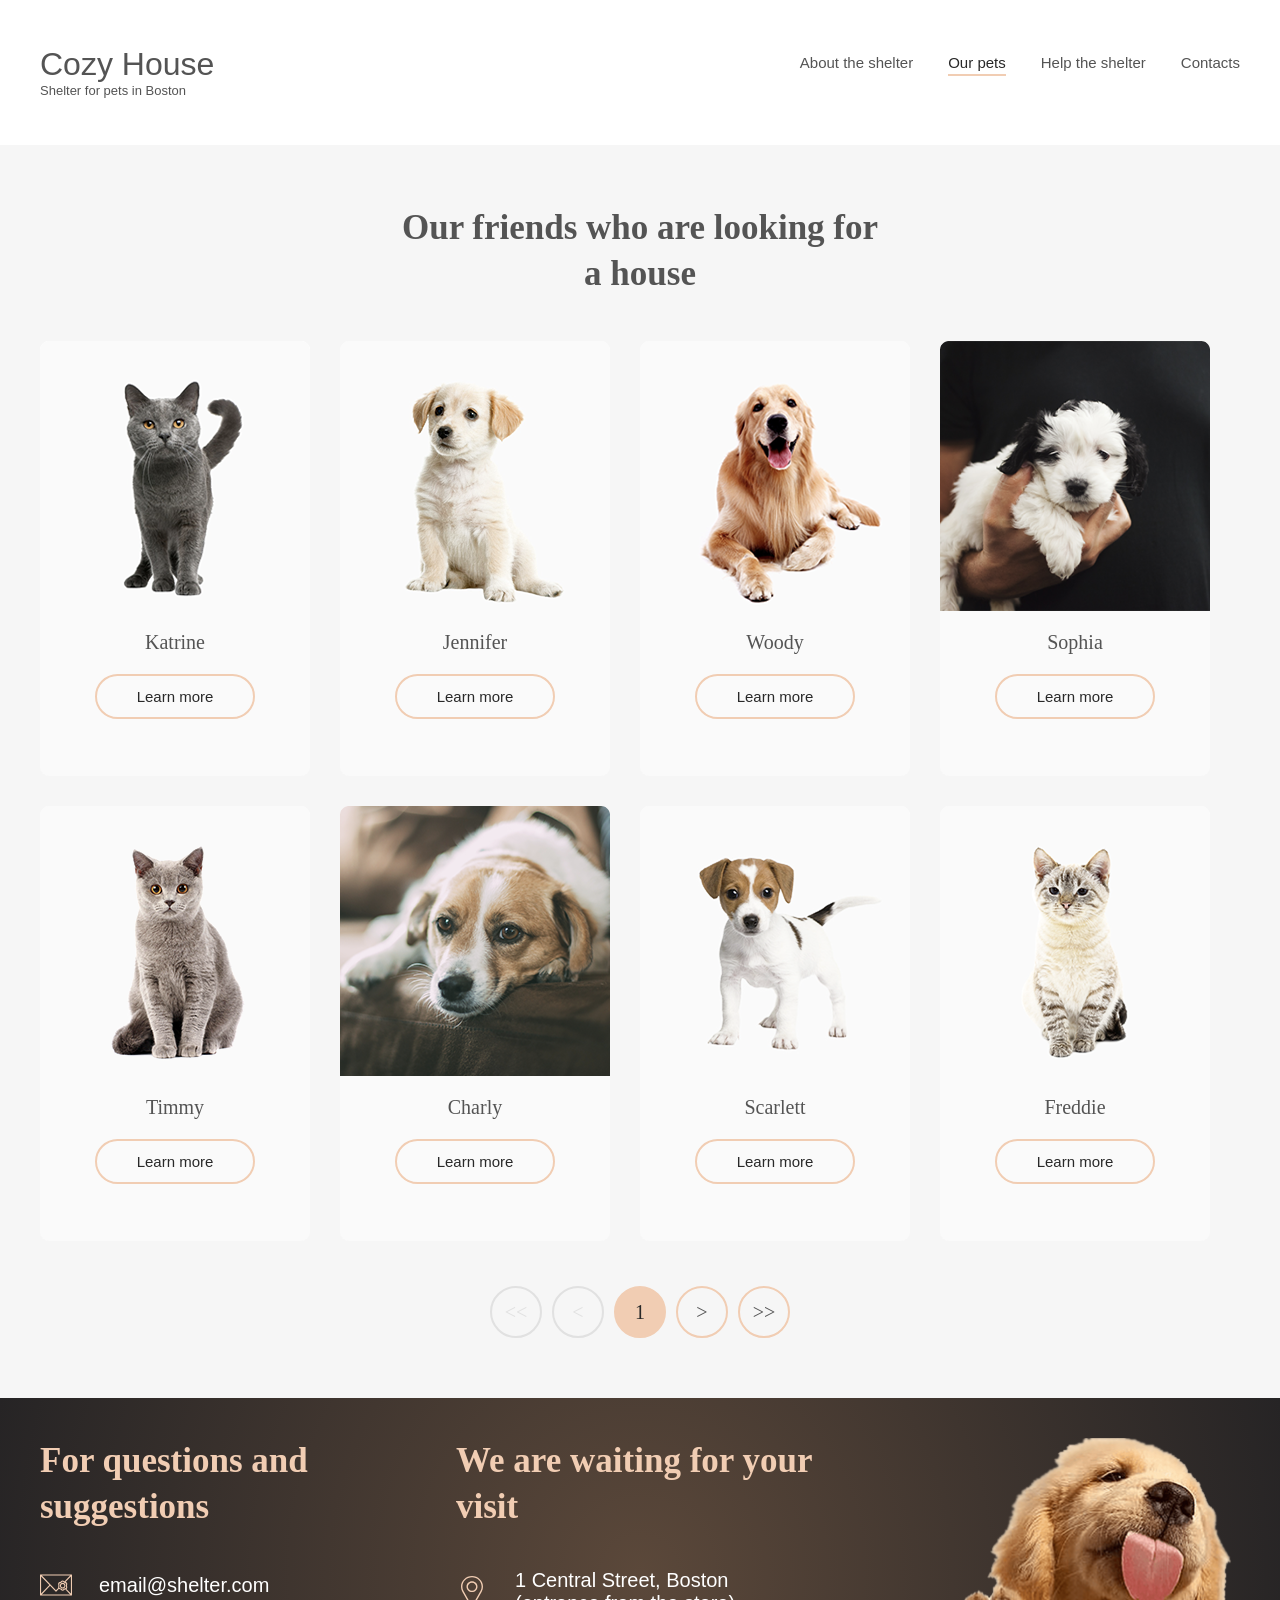
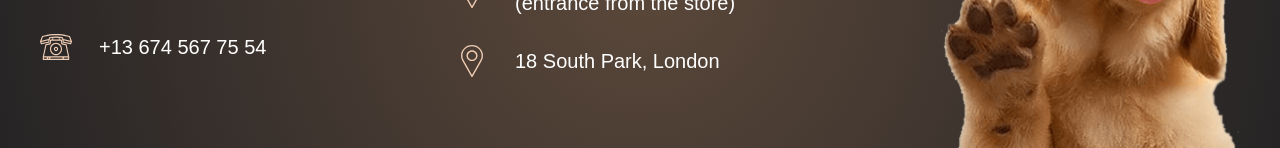
==== shelter/pets.html @ 9f41e644 "fix: align card images, add pets page heading and pagination (Sun, Jun 14, 2026 12:52:57 PM)" ====
<!DOCTYPE html>
<html lang="en">
    <head>
        <meta charset="UTF-8">
        <meta name="viewport" content="width=device-width, initial-scale=1.0">
        <title>Shelter — Our Pets</title>
        <link rel="stylesheet" href="css/styles.css">
        <link rel="icon" href="assets/Paw-print.svg.png" type="image/png">
    </head>
    <body class="pets-page">
        <header class="pets-header">
            <div class="header-inner">
                <div class="logo">
                    <a href="index.html">
                        <h1 class="visually-hidden">Cozy House - Shelter for pets in Boston</h1>
                        <span class="logo-title pets-logo-title">Cozy House</span>
                        <span class="logo-subtitle pets-logo-subtitle">Shelter for pets in Boston</span>
                    </a>
                </div>
                <nav>
                    <ul>
                        <li><a href="index.html">About the shelter</a></li>
                        <li><a href="pets.html" class="active">Our pets</a></li>
                        <li><a href="index.html#help">Help the shelter</a></li>
                        <li><a href="#footer">Contacts</a></li>
                    </ul>
                </nav>
            </div>
        </header>

        <section class="pets-friends" id="our-friends">
            <div class="pets-friends-inner">
                <h2>Our friends who are looking for a house</h2>
                <div class="pets-grid">
                    <div class="card">
                        <div class="card-img-wrapper">
                            <img src="assets/pets-katrine.png" alt="Katrine">
                        </div>
                        <p class="card-name">Katrine</p>
                        <a href="#" class="btn-outline">Learn more</a>
                    </div>
                    <div class="card">
                        <div class="card-img-wrapper">
                            <img src="assets/pets-jennifer.png" alt="Jennifer">
                        </div>
                        <p class="card-name">Jennifer</p>
                        <a href="#" class="btn-outline">Learn more</a>
                    </div>
                    <div class="card">
                        <div class="card-img-wrapper">
                            <img src="assets/pets-woody.png" alt="Woody">
                        </div>
                        <p class="card-name">Woody</p>
                        <a href="#" class="btn-outline">Learn more</a>
                    </div>
                    <div class="card">
                        <div class="card-img-wrapper">
                            <img src="assets/pets-sophia.png" alt="Sophia">
                        </div>
                        <p class="card-name">Sophia</p>
                        <a href="#" class="btn-outline">Learn more</a>
                    </div>
                    <div class="card">
                        <div class="card-img-wrapper">
                            <img src="assets/pets-timmy.png" alt="Timmy">
                        </div>
                        <p class="card-name">Timmy</p>
                        <a href="#" class="btn-outline">Learn more</a>
                    </div>
                    <div class="card">
                        <div class="card-img-wrapper">
                            <img src="assets/pets-charly.png" alt="Charly">
                        </div>
                        <p class="card-name">Charly</p>
                        <a href="#" class="btn-outline">Learn more</a>
                    </div>
                    <div class="card">
                        <div class="card-img-wrapper">
                            <img src="assets/pets-scarlet.png" alt="Scarlett">
                        </div>
                        <p class="card-name">Scarlett</p>
                        <a href="#" class="btn-outline">Learn more</a>
                    </div>
                    <div class="card">
                        <div class="card-img-wrapper">
                            <img src="assets/pets-freddie.png" alt="Freddie">
                        </div>
                        <p class="card-name">Freddie</p>
                        <a href="#" class="btn-outline">Learn more</a>
                    </div>
                </div>
                <div class="pagination">
                    <button class="pag-btn pag-btn--disabled">&lt;&lt;</button>
                    <button class="pag-btn pag-btn--disabled">&lt;</button>
                    <button class="pag-btn pag-btn--active">1</button>
                    <button class="pag-btn">&gt;</button>
                    <button class="pag-btn">&gt;&gt;</button>
                </div>
            </div>
        </section>

        <footer id="footer">
            <div class="footer-inner">
                <div class="footer-col">
                    <h3>For questions and suggestions</h3>
                    <div class="footer-contacts">
                        <a href="mailto:email@shelter.com" class="footer-contact">
                            <img src="assets/icon-email.svg" alt="email">
                            <span>email@shelter.com</span>
                        </a>
                        <a href="tel:+13674567754" class="footer-contact">
                            <img src="assets/icon-phone.svg" alt="phone">
                            <span>+13 674 567 75 54</span>
                        </a>
                    </div>
                </div>
                <div class="footer-col">
                    <h3>We are waiting for your visit</h3>
                    <div class="footer-contacts">
                        <a href="https://maps.google.com" target="_blank" class="footer-contact">
                            <img src="assets/icon-marker.svg" alt="location">
                            <span>1 Central Street, Boston<br>(entrance from the store)</span>
                        </a>
                        <a href="https://maps.google.com" target="_blank" class="footer-contact">
                            <img src="assets/icon-marker.svg" alt="location">
                            <span>18 South Park, London</span>
                        </a>
                    </div>
                </div>
                <img src="assets/footer-puppy.png" alt="footer puppy" class="footer-dog">
            </div>
        </footer>
    </body>
</html>
---- shelter/css/styles.css ----
* {
    box-sizing: border-box;
    margin: 0;
    padding: 0;
}

html {
    scroll-behavior: smooth;
}

body {
    font-family: Georgia, serif;
    min-width: 1280px;
}

.start-screen {
    background: radial-gradient(circle, #5B483A 0%, #262425 100%);
    width: 100%;
    height: 908px;
    position: relative;
    overflow: hidden;
}

.start-screen > img {
    position: absolute;
    right: 40px;        /* 40px desde el borde derecho */
    top: 180px;         /* empieza debajo del header */
    width: 698px;
    height: 728px;      /* altura original, no 908px */
    object-fit: cover;
    object-position: left top;
    z-index: 0;
}

header {
    position: relative;
    z-index: 2;
}

.header-inner {
    max-width: 1280px;
    margin: 0 auto;
    padding: 30px 40px;
    display: flex;
    justify-content: space-between;
    align-items: flex-start;
}

.logo-title {
    display: block;
    color: #F1CDB3;
    font-family: Arial, sans-serif;
    font-size: 32px;
    font-weight: 400;
}

.logo-subtitle {
    display: block;
    color: #FFFFFF;
    font-family: Arial, sans-serif;
    font-size: 13px;
}

.logo a {
    text-decoration: none;
    display: block;
}

nav {
    display: flex;
    align-items: center;
    padding-top: 8px;
}

nav ul {
    list-style: none;
    display: flex;
    gap: 35px;
}

nav ul li a {
    color: #CDCDCD;
    text-decoration: none;
    font-family: Arial, sans-serif;
    font-size: 15px;
}

nav ul li a:hover {
    color: #FFFFFF;
}

nav ul li a.active {
    color: #FFFFFF;
    border-bottom: 2px solid #F1CDB3;
    padding-bottom: 3px;
    pointer-events: none;
}

.hero {
    max-width: 1280px;
    margin: 0 auto;
    padding: 0 40px;
    position: relative;
    z-index: 1;
}

.hero-inner {
    width: 460px;
    margin-top: 163px;
    display: flex;
    flex-direction: column;
    gap: 42px;
}

.visually-hidden {
    position: absolute;
    width: 1px;
    height: 1px;
    overflow: hidden;
    clip: rect(0, 0, 0, 0);
    white-space: nowrap;
}

h2 {
    color: #FFFFFF;
    font-family: Georgia, serif;
    font-size: 44px;
    line-height: 130%;
}

.hero-inner p {
    color: #CDCDCD;
    font-family: Arial, sans-serif;
    font-size: 15px;
    line-height: 160%;
}

.btn {
    display: inline-block;
    padding: 15px 30px;
    background: #F1CDB3;
    border-radius: 100px;
    color: #292929;
    text-decoration: none;
    font-family: Arial, sans-serif;
    font-size: 17px;
    width: fit-content;
    border: 2px solid #F1CDB3;
    transition: background 0.3s, color 0.3s;
}

.btn:hover {
    background: transparent;
    color: #F1CDB3;
}

/* About section */
.about {
    background: #FFFFFF;
    width: 100%;
}

.about-inner {
    max-width: 1280px;
    margin: 0 auto;
    padding: 80px 40px 100px;
    display: flex;
    align-items: center;
}

.about-inner > img {
    width: 300px;
    height: 408px;
    object-fit: contain;
    flex-shrink: 0;
    margin-left: 175px;
}

.about-text {
    width: 430px;
    flex-shrink: 0;
    margin-left: 95px;
    margin-right: 175px;
    padding: 14px 0;
    display: flex;
    flex-direction: column;
    gap: 30px;
}

.about-text h3 {
    font-family: Georgia, serif;
    font-size: 35px;
    line-height: 130%;
    color: #545454;
    max-width: 380px;
}

.about-text p {
    font-family: Arial, sans-serif;
    font-size: 15px;
    line-height: 160%;
    color: #545454;
}

/* Our Friends section */
.friends {
    background: #F6F6F6;
    width: 100%;
}

.friends-inner {
    max-width: 1280px;
    margin: 0 auto;
    padding: 80px 40px 100px;
    display: flex;
    flex-direction: column;
    align-items: center;
    gap: 45px;
}

.friends-inner h3 {
    font-family: Georgia, serif;
    font-size: 35px;
    line-height: 130%;
    color: #545454;
    text-align: center;
    max-width: 500px;
}

.friends-slider-wrapper {
    width: 100%;
    display: flex;
    align-items: center;
    justify-content: space-between;
}

.friends-cards {
    display: flex;
    gap: 90px;
}

.card {
    width: 270px;
    height: 435px;
    background: #FAFAFA;
    border-radius: 9px;
    display: flex;
    flex-direction: column;
    align-items: center;
    justify-content: flex-start;   /* ← cambia flex-end por flex-start */
    padding: 0 20px 30px;
    gap: 20px;
    transition: box-shadow 0.3s, background 0.3s;
    cursor: pointer;
}

.card-img-wrapper {                /* ← bloque NUEVO */
    width: 270px;
    height: 270px;
    flex-shrink: 0;
    display: flex;
    align-items: flex-end;
    justify-content: center;
    margin: 0 -20px;
    overflow: hidden;
}

.card img {
    max-width: 100%;
    max-height: 100%;
    width: auto;
    height: auto;
    object-fit: contain;
    object-position: bottom center;  /* ← imagen pegada abajo del wrapper */
}

.card:hover {
    box-shadow: 0px 2px 35px 14px rgba(13, 13, 13, 0.04);
}


.card-name {
    font-family: Georgia, serif;
    font-size: 20px;
    color: #545454;
}

.btn-outline {
    display: inline-block;
    padding: 12px 40px;
    border: 2px solid #F1CDB3;
    border-radius: 100px;
    color: #292929;
    text-decoration: none;
    font-family: Arial, sans-serif;
    font-size: 15px;
    background: transparent;
    transition: background 0.3s, color 0.3s;
}

.btn-outline:hover {
    background: #F1CDB3;
}

.slider-btn {
    width: 52px;
    height: 52px;
    border-radius: 50%;
    border: 2px solid #F1CDB3;
    background: transparent;
    cursor: pointer;
    font-size: 18px;
    color: #292929;
    flex-shrink: 0;
    transition: background 0.3s;
}

.slider-btn:hover {
    background: #F1CDB3;
}

.btn-beige {
    display: inline-block;
    padding: 15px 45px;
    background: #F1CDB3;
    border-radius: 100px;
    color: #292929;
    text-decoration: none;
    font-family: Arial, sans-serif;
    font-size: 17px;
    border: 2px solid #F1CDB3;
    transition: background 0.3s, color 0.3s;
}

.btn-beige:hover {
    background: transparent;
    color: #F1CDB3;
}

/* Help section */
.help {
    background: #FFFFFF;
    width: 100%;
}

.help-inner {
    max-width: 1280px;
    margin: 0 auto;
    padding: 80px 40px 100px;
    display: flex;
    flex-direction: column;
    align-items: center;
    gap: 60px;
}

.help-inner h3 {
    font-family: Georgia, serif;
    font-size: 35px;
    line-height: 130%;
    color: #545454;
    text-align: center;
    max-width: 400px;
}

.help-grid {
    display: grid;
    grid-template-columns: repeat(5, 82px);
    grid-template-rows: repeat(2, auto);
    gap: 55px 130px;
    justify-content: center;
}

.help-item:nth-child(6) {
    grid-column: 1;
}

.help-grid {
    display: grid;
    grid-template-columns: repeat(5, 1fr);
    gap: 55px 0;
    width: 1026px;
}

.help-item:nth-child(n+6) {
    grid-column: auto;
}

.help-grid {
    display: flex;
    flex-direction: column;
    align-items: center;
    gap: 55px;
}

.help-item {
    display: flex;
    flex-direction: column;
    align-items: center;
    gap: 15px;
    width: 150px;
}

.help-row {
    display: flex;
    justify-content: center;
    gap: 55px;
}

.help-item img {
    width: 60px;
    height: 60px;
    object-fit: contain;
}

.help-item h4 {
    font-family: Arial, sans-serif;
    font-size: 20px;
    line-height: 115%;
    color: #545454;
    text-align: center;
    font-weight: 400;
}

/* Donation section */
.donation {
    background: #F6F6F6;
    width: 100%;
}

.donation-inner {
    max-width: 1280px;
    margin: 0 auto;
    padding: 80px 182px 100px;
    display: flex;
    align-items: center;
    gap: 30px;
}

.donation-inner > img {
    width: 505px;
    height: 261px;
    object-fit: contain;
    flex-shrink: 0;
}

.donation-text {
    width: 380px;
    display: flex;
    flex-direction: column;
    gap: 15px;
    padding: 11px 0 10px;
}

.donation-text h3 {
    font-family: Georgia, serif;
    font-size: 35px;
    line-height: 130%;
    color: #545454;
}

.donation-text h4 {
    font-family: Arial, sans-serif;
    font-size: 15px;
    line-height: 160%;
    color: #545454;
    font-weight: 400;
}

.donation-card {
    display: flex;
    align-items: center;
    gap: 15px;
    padding: 15px 20px;
    background: #F1CDB3;
    border-radius: 9px;
    color: #545454;
    text-decoration: none;
    font-family: Arial, sans-serif;
    font-size: 20px;
}

.donation-card img {
    width: 30px;
    height: 20px;
}

.donation-legal {
    font-family: Arial, sans-serif;
    font-size: 12px;
    line-height: 160%;
    color: #B2B2B2;
    font-style: italic;
}

/* Footer */
footer {
    background: radial-gradient(circle, #5B483A 0%, #262425 100%);
    width: 100%;
    overflow: hidden;
    position: relative;
}

.footer-inner {
    max-width: 1280px;
    margin: 0 auto;
    padding: 40px 40px 0;
    display: flex;
    align-items: flex-start;
    gap: 56px;
    position: relative;
    min-height: 350px;
}

.footer-col {
    display: flex;
    flex-direction: column;
    gap: 40px;
}

.footer-col h3 {
    font-family: Georgia, serif;
    font-size: 35px;
    line-height: 130%;
    color: #F1CDB3;
    max-width: 360px;
}

.footer-contacts {
    display: flex;
    flex-direction: column;
    gap: 30px;
}

.footer-contact {
    display: flex;
    align-items: center;
    gap: 27px;
    text-decoration: none;
    color: #FFFFFF;
    font-family: Arial, sans-serif;
    font-size: 15px;
    transition: color 0.3s;
}

.footer-contact span {
    font-family: Arial, sans-serif;
    font-size: 20px;
    line-height: 115%;
    color: #FFFFFF;
}

.footer-contact:hover span {
    color: #F1CDB3;
}

.footer-contact:hover {
    color: #F1CDB3;
}

.footer-contact img {
    width: 32px;
    height: 32px;
    object-fit: contain;
    flex-shrink: 0;
}

.footer-dog {
    position: absolute;
    right: 40px;
    bottom: 0;
    top: 40px;
    width: 300px;
    object-fit: cover;
    object-position: top center;
}

/* Pets page */
.pets-header {
    background: #FFFFFF;
    width: 100%;
}

.pets-header .header-inner {
    padding: 46px 40px 47px;
}

.pets-header .logo-title {
    color: #545454;
}

.pets-header .logo-subtitle {
    color: #545454;
}

.pets-header nav ul li a {
    color: #545454;
}

.pets-header nav ul li a:hover {
    color: #292929;
}

.pets-header nav ul li a.active {
    color: #292929;
    border-bottom: 2px solid #F1CDB3;
}

.pets-friends {
    background: #F6F6F6;
    width: 100%;
}

.pets-friends-inner {
    max-width: 1280px;
    margin: 0 auto;
    padding: 60px 40px 60px;
    display: flex;
    flex-direction: column;
    align-items: center;
    gap: 45px;
}

.pets-friends-inner h2 {
    font-family: Georgia, serif;
    font-size: 35px;
    line-height: 130%;
    color: #545454;
    text-align: center;
    max-width: 500px;
}

.pets-grid {
    display: grid;
    grid-template-columns: repeat(4, 270px);
    gap: 30px;
    width: 1200px;
}

/* Pagination */
.pagination {
    display: flex;
    gap: 10px;
    align-items: center;
}

.pag-btn {
    width: 52px;
    height: 52px;
    border-radius: 50%;
    border: 2px solid #F1CDB3;
    background: transparent;
    cursor: pointer;
    font-family: Georgia, serif;
    font-size: 20px;
    color: #545454;
    transition: background 0.3s, color 0.3s;
}

.pag-btn:hover {
    background: #F1CDB3;
}

.pag-btn--active {
    background: #F1CDB3;
    color: #292929;
}

.pag-btn--disabled {
    opacity: 0.5;
    cursor: default;
    pointer-events: none;
    border-color: #CDCDCD;
    color: #CDCDCD;
}
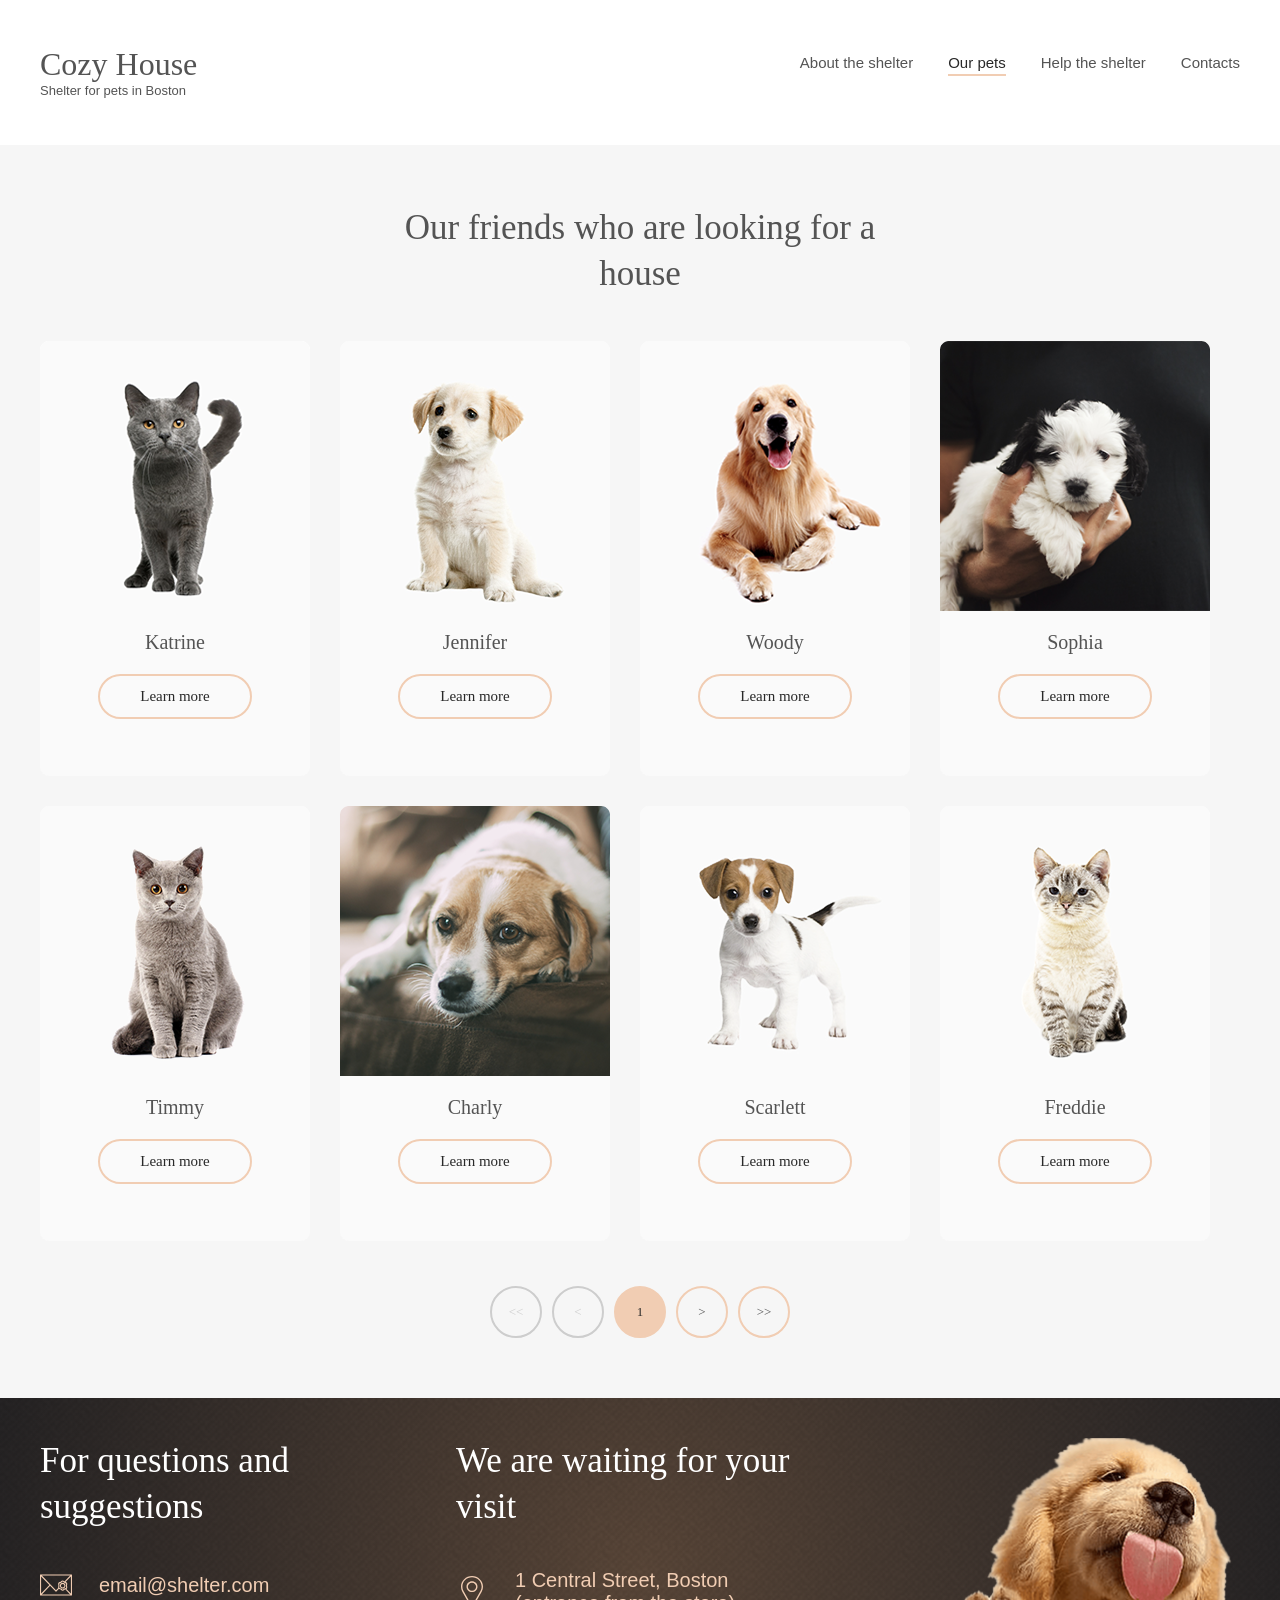
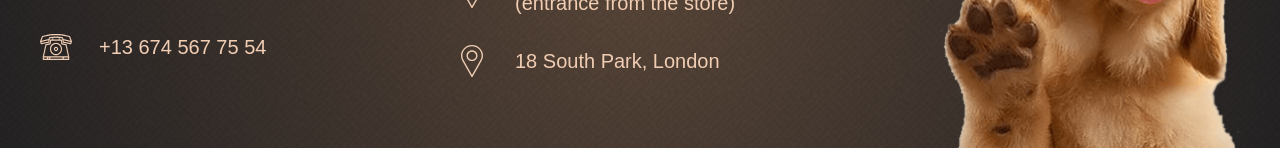
==== commit 02336c27: "feat: typography fixes, noise pattern, footer colors, self-assessment script (Mon, Jun 15, 2026 01:3" ====
--- a/shelter/pets.html
+++ b/shelter/pets.html
@@ -130,5 +130,6 @@
                 <img src="assets/footer-puppy.png" alt="footer puppy" class="footer-dog">
             </div>
         </footer>
+        <script src="index.js"></script>
     </body>
 </html>
--- a/shelter/css/styles.css
+++ b/shelter/css/styles.css
@@ -14,7 +14,11 @@
 }
 
 .start-screen {
-    background: radial-gradient(circle, #5B483A 0%, #262425 100%);
+    background: 
+        url('../assets/noise_transparent.png'),
+        radial-gradient(circle, #5B483A 0%, #262425 100%);
+    background-blend-mode: overlay;
+    background-size: 150px, cover;
     width: 100%;
     height: 908px;
     position: relative;
@@ -23,10 +27,10 @@
 
 .start-screen > img {
     position: absolute;
-    right: 40px;        /* 40px desde el borde derecho */
-    top: 180px;         /* empieza debajo del header */
+    right: 40px;
+    top: 180px;
     width: 698px;
-    height: 728px;      /* altura original, no 908px */
+    height: 728px;
     object-fit: cover;
     object-position: left top;
     z-index: 0;
@@ -49,7 +53,7 @@
 .logo-title {
     display: block;
     color: #F1CDB3;
-    font-family: Arial, sans-serif;
+    font-family: Georgia, serif;
     font-size: 32px;
     font-weight: 400;
 }
@@ -126,6 +130,7 @@
     font-family: Georgia, serif;
     font-size: 44px;
     line-height: 130%;
+    font-weight: normal;
 }
 
 .hero-inner p {
@@ -142,7 +147,7 @@
     border-radius: 100px;
     color: #292929;
     text-decoration: none;
-    font-family: Arial, sans-serif;
+    font-family: Georgia, serif;
     font-size: 17px;
     width: fit-content;
     border: 2px solid #F1CDB3;
@@ -150,8 +155,8 @@
 }
 
 .btn:hover {
-    background: transparent;
-    color: #F1CDB3;
+    background: #F8E1D1;
+    border-color: #F8E1D1;
 }
 
 /* About section */
@@ -193,6 +198,7 @@
     line-height: 130%;
     color: #545454;
     max-width: 380px;
+    font-weight: normal;
 }
 
 .about-text p {
@@ -225,6 +231,7 @@
     color: #545454;
     text-align: center;
     max-width: 500px;
+    font-weight: normal;
 }
 
 .friends-slider-wrapper {
@@ -247,14 +254,14 @@
     display: flex;
     flex-direction: column;
     align-items: center;
-    justify-content: flex-start;   /* ← cambia flex-end por flex-start */
+    justify-content: flex-start;
     padding: 0 20px 30px;
     gap: 20px;
     transition: box-shadow 0.3s, background 0.3s;
     cursor: pointer;
 }
 
-.card-img-wrapper {                /* ← bloque NUEVO */
+.card-img-wrapper {
     width: 270px;
     height: 270px;
     flex-shrink: 0;
@@ -271,13 +278,12 @@
     width: auto;
     height: auto;
     object-fit: contain;
-    object-position: bottom center;  /* ← imagen pegada abajo del wrapper */
+    object-position: bottom center;
 }
 
 .card:hover {
     box-shadow: 0px 2px 35px 14px rgba(13, 13, 13, 0.04);
 }
-
 
 .card-name {
     font-family: Georgia, serif;
@@ -292,7 +298,7 @@
     border-radius: 100px;
     color: #292929;
     text-decoration: none;
-    font-family: Arial, sans-serif;
+    font-family: Georgia, serif;
     font-size: 15px;
     background: transparent;
     transition: background 0.3s, color 0.3s;
@@ -326,15 +332,15 @@
     border-radius: 100px;
     color: #292929;
     text-decoration: none;
-    font-family: Arial, sans-serif;
+    font-family: Georgia, serif;
     font-size: 17px;
     border: 2px solid #F1CDB3;
     transition: background 0.3s, color 0.3s;
 }
 
 .btn-beige:hover {
-    background: transparent;
-    color: #F1CDB3;
+    background: #F8E1D1;
+    border-color: #F8E1D1;
 }
 
 /* Help section */
@@ -360,29 +366,7 @@
     color: #545454;
     text-align: center;
     max-width: 400px;
-}
-
-.help-grid {
-    display: grid;
-    grid-template-columns: repeat(5, 82px);
-    grid-template-rows: repeat(2, auto);
-    gap: 55px 130px;
-    justify-content: center;
-}
-
-.help-item:nth-child(6) {
-    grid-column: 1;
-}
-
-.help-grid {
-    display: grid;
-    grid-template-columns: repeat(5, 1fr);
-    gap: 55px 0;
-    width: 1026px;
-}
-
-.help-item:nth-child(n+6) {
-    grid-column: auto;
+    font-weight: normal;
 }
 
 .help-grid {
@@ -419,6 +403,7 @@
     color: #545454;
     text-align: center;
     font-weight: 400;
+    font-weight: normal;
 }
 
 /* Donation section */
@@ -456,14 +441,16 @@
     font-size: 35px;
     line-height: 130%;
     color: #545454;
+    font-weight: normal;
 }
 
 .donation-text h4 {
-    font-family: Arial, sans-serif;
+    font-family: Georgia, serif;
     font-size: 15px;
     line-height: 160%;
     color: #545454;
     font-weight: 400;
+    font-weight: normal;
 }
 
 .donation-card {
@@ -494,7 +481,11 @@
 
 /* Footer */
 footer {
-    background: radial-gradient(circle, #5B483A 0%, #262425 100%);
+    background: 
+        url('../assets/noise_transparent.png'),
+        radial-gradient(circle, #5B483A 0%, #262425 100%);
+    background-blend-mode: soft-light;
+    background-size: 150px, cover;
     width: 100%;
     overflow: hidden;
     position: relative;
@@ -521,8 +512,9 @@
     font-family: Georgia, serif;
     font-size: 35px;
     line-height: 130%;
-    color: #F1CDB3;
+    color: #FFFFFF;
     max-width: 360px;
+    font-weight: normal;
 }
 
 .footer-contacts {
@@ -536,7 +528,7 @@
     align-items: center;
     gap: 27px;
     text-decoration: none;
-    color: #FFFFFF;
+    color: #F1CDB3;
     font-family: Arial, sans-serif;
     font-size: 15px;
     transition: color 0.3s;
@@ -546,7 +538,7 @@
     font-family: Arial, sans-serif;
     font-size: 20px;
     line-height: 115%;
-    color: #FFFFFF;
+    color: #F1CDB3;
 }
 
 .footer-contact:hover span {
@@ -651,7 +643,7 @@
     background: transparent;
     cursor: pointer;
     font-family: Georgia, serif;
-    font-size: 20px;
+    font-size: 13px;
     color: #545454;
     transition: background 0.3s, color 0.3s;
 }
@@ -666,7 +658,7 @@
 }
 
 .pag-btn--disabled {
-    opacity: 0.5;
+    opacity: 1;
     cursor: default;
     pointer-events: none;
     border-color: #CDCDCD;
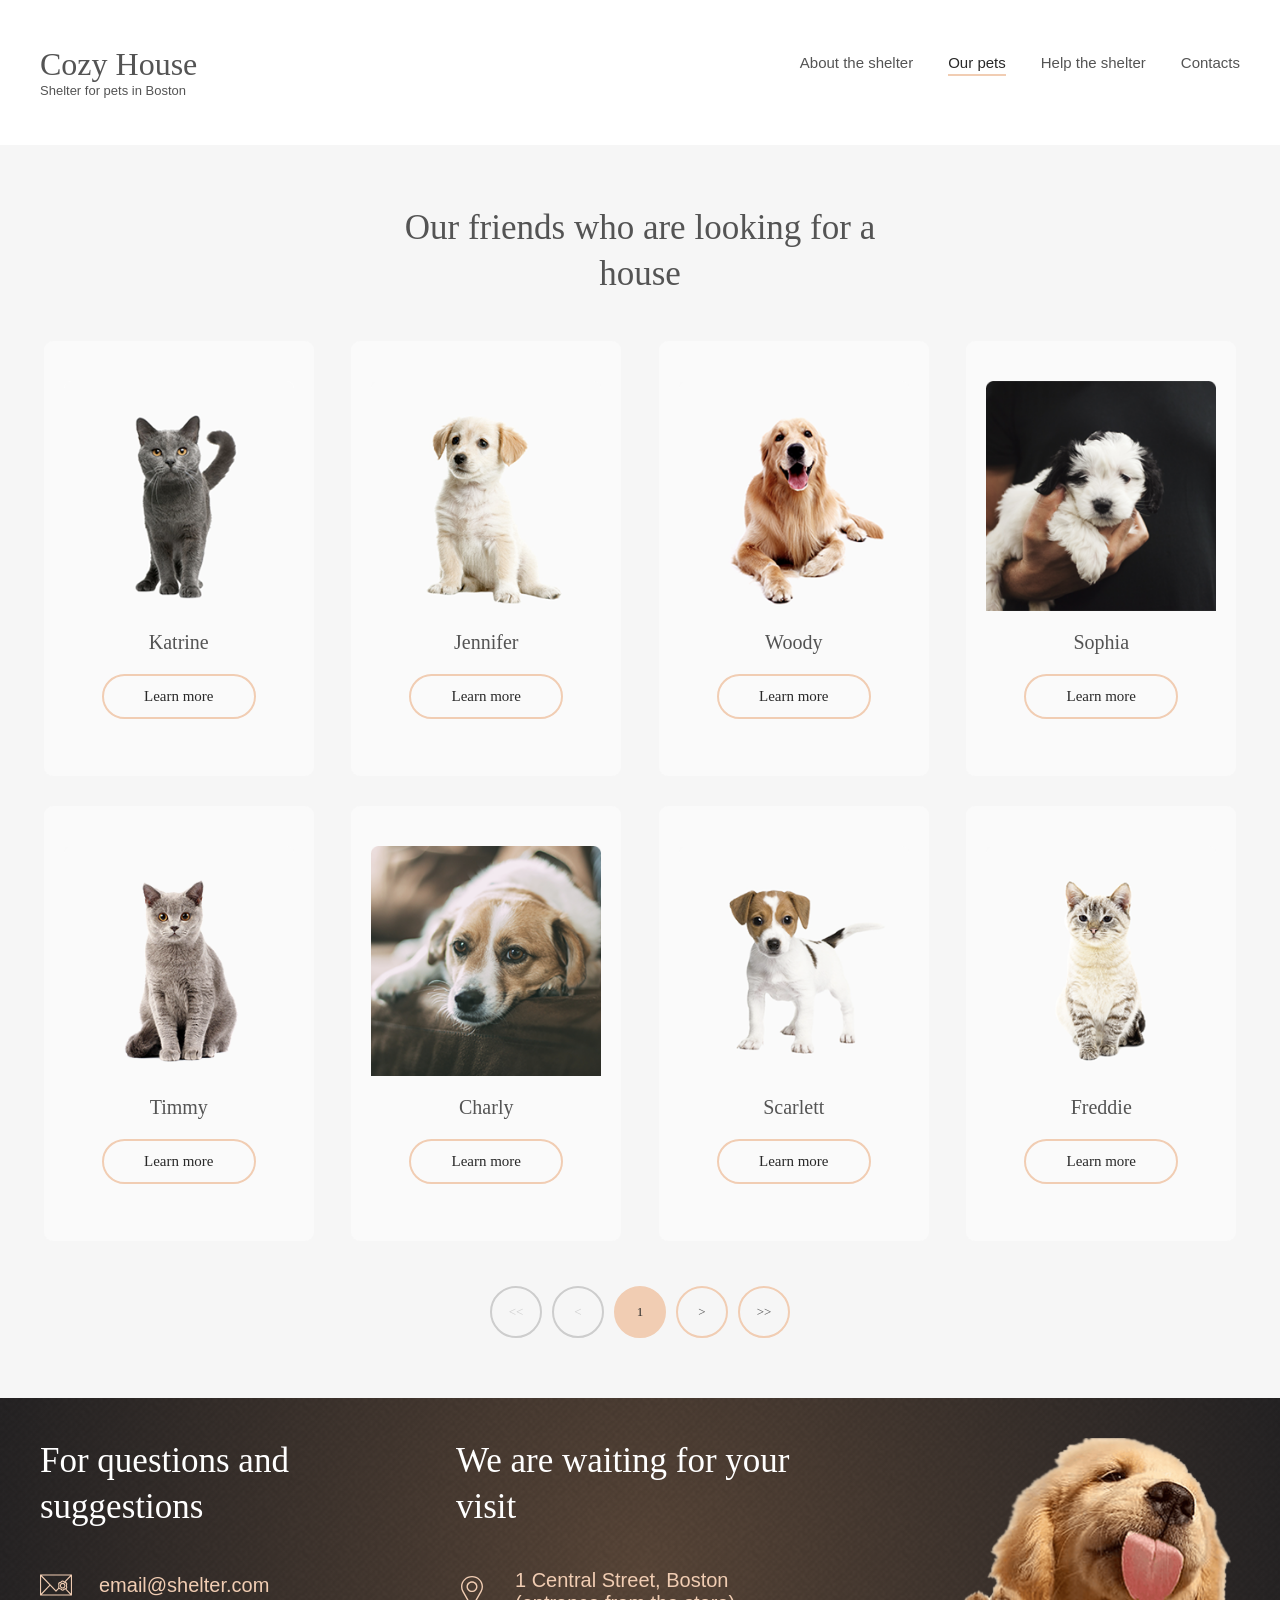
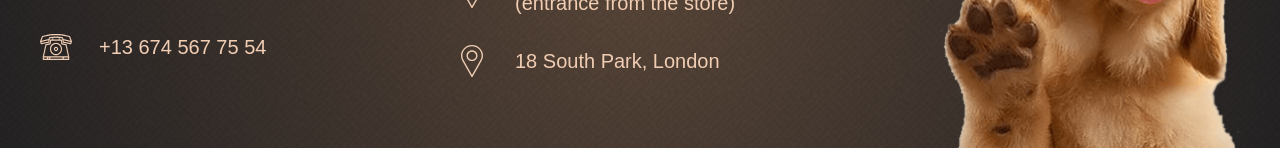
==== commit 9576e736: "feat: make Main and Pets pages responsive (1280px-320px)" ====
--- a/shelter/pets.html
+++ b/shelter/pets.html
@@ -25,6 +25,11 @@
                         <li><a href="#footer">Contacts</a></li>
                     </ul>
                 </nav>
+                <button class="burger" type="button" aria-label="Open menu">
+                    <span></span>
+                    <span></span>
+                    <span></span>
+                </button>
             </div>
         </header>
 
--- a/shelter/css/styles.css
+++ b/shelter/css/styles.css
@@ -10,7 +10,7 @@
 
 body {
     font-family: Georgia, serif;
-    min-width: 1280px;
+    overflow-x: hidden;
 }
 
 .start-screen {
@@ -100,6 +100,32 @@
     pointer-events: none;
 }
 
+/* Burger icon — hidden by default (desktop/tablet >= 768px) */
+.burger {
+    display: none;
+    flex-direction: column;
+    justify-content: space-between;
+    width: 32px;
+    height: 22px;
+    background: transparent;
+    border: none;
+    padding: 0;
+    cursor: pointer;
+    flex-shrink: 0;
+}
+
+.burger span {
+    display: block;
+    width: 100%;
+    height: 2px;
+    background: #CDCDCD;
+    border-radius: 2px;
+}
+
+.pets-header .burger span {
+    background: #545454;
+}
+
 .hero {
     max-width: 1280px;
     margin: 0 auto;
@@ -171,25 +197,45 @@
     padding: 80px 40px 100px;
     display: flex;
     align-items: center;
+    flex-wrap: wrap;
+    justify-content: center;
+    gap: 40px;
 }
 
 .about-inner > img {
     width: 300px;
+    max-width: 100%;
     height: 408px;
     object-fit: contain;
     flex-shrink: 0;
-    margin-left: 175px;
 }
 
 .about-text {
     width: 430px;
-    flex-shrink: 0;
-    margin-left: 95px;
-    margin-right: 175px;
+    max-width: 100%;
+    flex-shrink: 1;
     padding: 14px 0;
     display: flex;
     flex-direction: column;
     gap: 30px;
+}
+
+/* Restore exact 1280px design spacing once there's enough room */
+@media (min-width: 1255px) {
+    .about-inner {
+        justify-content: flex-start;
+        flex-wrap: nowrap;
+        gap: 0;
+    }
+
+    .about-inner > img {
+        margin-left: 175px;
+    }
+
+    .about-text {
+        margin-left: 95px;
+        margin-right: 175px;
+    }
 }
 
 .about-text h3 {
@@ -236,18 +282,24 @@
 
 .friends-slider-wrapper {
     width: 100%;
+    max-width: 100%;
     display: flex;
     align-items: center;
     justify-content: space-between;
+    gap: 20px;
 }
 
 .friends-cards {
     display: flex;
-    gap: 90px;
+    flex-wrap: wrap;
+    justify-content: center;
+    gap: 30px 90px;
+    max-width: 100%;
 }
 
 .card {
     width: 270px;
+    max-width: 100%;
     height: 435px;
     background: #FAFAFA;
     border-radius: 9px;
@@ -257,12 +309,14 @@
     justify-content: flex-start;
     padding: 0 20px 30px;
     gap: 20px;
+    flex-shrink: 0;
     transition: box-shadow 0.3s, background 0.3s;
     cursor: pointer;
 }
 
 .card-img-wrapper {
-    width: 270px;
+    width: 100%;
+    max-width: 270px;
     height: 270px;
     flex-shrink: 0;
     display: flex;
@@ -386,6 +440,7 @@
 
 .help-row {
     display: flex;
+    flex-wrap: wrap;
     justify-content: center;
     gap: 55px;
 }
@@ -415,14 +470,17 @@
 .donation-inner {
     max-width: 1280px;
     margin: 0 auto;
-    padding: 80px 182px 100px;
-    display: flex;
-    align-items: center;
+    padding: 80px 40px 100px;
+    display: flex;
+    align-items: center;
+    flex-wrap: wrap;
+    justify-content: center;
     gap: 30px;
 }
 
 .donation-inner > img {
     width: 505px;
+    max-width: 100%;
     height: 261px;
     object-fit: contain;
     flex-shrink: 0;
@@ -430,10 +488,19 @@
 
 .donation-text {
     width: 380px;
+    max-width: 100%;
     display: flex;
     flex-direction: column;
     gap: 15px;
     padding: 11px 0 10px;
+}
+
+@media (min-width: 1280px) {
+    .donation-inner {
+        padding: 80px 182px 100px;
+        flex-wrap: nowrap;
+        justify-content: flex-start;
+    }
 }
 
 .donation-text h3 {
@@ -623,9 +690,17 @@
 
 .pets-grid {
     display: grid;
-    grid-template-columns: repeat(4, 270px);
+    grid-template-columns: repeat(4, minmax(0, 1fr));
     gap: 30px;
-    width: 1200px;
+    width: 100%;
+    max-width: 1200px;
+    justify-content: center;
+}
+
+.pets-grid .card {
+    width: 100%;
+    max-width: 270px;
+    margin: 0 auto;
 }
 
 /* Pagination */
@@ -663,4 +738,403 @@
     pointer-events: none;
     border-color: #CDCDCD;
     color: #CDCDCD;
+}
+
+@media (max-width: 768px) {
+
+    /* ---- Header ---- */
+    .header-inner {
+        padding: 30px;
+    }
+
+    /* ---- Hero (start screen) ---- */
+    .start-screen {
+        height: 1165px;
+    }
+
+    .start-screen > img {
+        width: 569px;
+        height: 593px;
+        left: 50%;
+        right: auto;
+        top: auto;
+        bottom: 0;
+        transform: translateX(-50%);
+        object-position: center top;
+    }
+
+    .hero {
+        padding: 0 40px;
+    }
+
+    .hero-inner {
+        width: 340px;
+        max-width: 100%;
+        margin-top: 90px;
+        gap: 30px;
+    }
+
+    h2 {
+        font-size: 36px;
+    }
+
+    /* ---- About ---- */
+    .about-inner {
+        flex-direction: column;
+        padding: 80px 30px 100px;
+        align-items: center;
+    }
+
+    .about-inner > img {
+        order: 2;
+        width: 300px;
+        height: 408px;
+        margin: 65px 0 0;
+    }
+
+    .about-text {
+        order: 1;
+        width: 100%;
+        max-width: 430px;
+        margin: 0;
+        padding: 0;
+    }
+
+    .about-text h3 {
+        max-width: none;
+    }
+
+    /* ---- Our Friends ---- */
+    .friends-inner {
+        padding: 80px 30px 100px;
+    }
+
+    .friends-slider-wrapper {
+        gap: 10px;
+    }
+
+    .friends-cards {
+        flex-wrap: nowrap;
+        justify-content: flex-start;
+        gap: 30px;
+        overflow: hidden;
+        width: 100%;
+    }
+
+    /* ---- Help ---- */
+    .help-inner {
+        padding: 80px 30px 100px;
+    }
+
+    .help-grid {
+        display: grid;
+        grid-template-columns: repeat(3, 1fr);
+        gap: 55px 20px;
+        width: 100%;
+        max-width: 460px;
+    }
+
+    .help-row {
+        display: contents;
+    }
+
+    .help-item {
+        width: auto;
+    }
+
+    /* ---- Donation ---- */
+    .donation-inner {
+        flex-direction: column;
+        padding: 80px 30px 100px;
+        gap: 60px;
+    }
+
+    .donation-text {
+        width: 100%;
+        max-width: 380px;
+        padding: 0;
+    }
+
+    .donation-inner > img {
+        width: 505px;
+        height: 261px;
+    }
+
+    /* ---- Footer ---- */
+    .footer-inner {
+        padding: 50px 30px 0;
+        flex-wrap: wrap;
+        gap: 30px;
+        min-height: 0;
+    }
+
+    .footer-col {
+        flex: 1 1 190px;
+        min-width: 190px;
+    }
+
+    .footer-col h3 {
+        font-size: 28px;
+        max-width: none;
+    }
+
+    .footer-dog {
+        position: static;
+        flex: 0 0 auto;
+        width: 220px;
+        height: 280px;
+        align-self: flex-end;
+        margin-left: auto;
+    }
+
+    /* ---- Pets page ---- */
+    .pets-header .header-inner {
+        padding: 30px;
+    }
+
+    .pets-friends-inner {
+        padding: 60px 30px 60px;
+    }
+
+    .pets-friends-inner h2 {
+        max-width: 460px;
+    }
+
+    .pets-grid {
+        width: 100%;
+        max-width: 660px;
+        grid-template-columns: repeat(2, 1fr);
+    }
+}
+
+@media (max-width: 767px) {
+    nav {
+        display: none;
+    }
+
+    .burger {
+        display: flex;
+    }
+}
+
+@media (max-width: 480px) {
+
+    /* ---- Header ---- */
+    .header-inner {
+        padding: 20px;
+    }
+
+    .logo-title {
+        font-size: 26px;
+    }
+
+    /* ---- Hero (start screen) ---- */
+    .start-screen {
+        height: auto;
+        padding-bottom: 40px;
+    }
+
+    .start-screen > img {
+        position: static;
+        transform: none;
+        width: 100%;
+        max-width: 280px;
+        height: 280px;
+        margin: 40px auto 0;
+        display: block;
+    }
+
+    .hero {
+        padding: 0 20px;
+    }
+
+    .hero-inner {
+        width: 100%;
+        max-width: 280px;
+        margin: 30px auto 0;
+        gap: 25px;
+    }
+
+    h2 {
+        font-size: 28px;
+    }
+
+    .btn,
+    .btn-beige {
+        padding: 14px 28px;
+        font-size: 16px;
+    }
+
+    /* ---- About ---- */
+    .about-inner {
+        padding: 50px 20px 60px;
+    }
+
+    .about-inner > img {
+        width: 100%;
+        max-width: 280px;
+        height: auto;
+        margin-top: 40px;
+    }
+
+    .about-text {
+        max-width: 280px;
+    }
+
+    .about-text h3 {
+        font-size: 26px;
+    }
+
+    /* ---- Our Friends ---- */
+    .friends-inner {
+        padding: 50px 20px 60px;
+        gap: 30px;
+    }
+
+    .friends-inner h3 {
+        font-size: 26px;
+        max-width: 280px;
+    }
+
+    .friends-slider-wrapper {
+        flex-wrap: wrap;
+        justify-content: center;
+        gap: 30px;
+    }
+
+    .friends-cards {
+        order: 1;
+        width: 100%;
+        justify-content: center;
+    }
+
+    .card {
+        width: 100%;
+        max-width: 270px;
+    }
+
+    .slider-btn--prev {
+        order: 2;
+    }
+
+    .slider-btn--next {
+        order: 3;
+    }
+
+    .btn-beige {
+        width: 100%;
+        max-width: 280px;
+        text-align: center;
+    }
+
+    /* ---- Help ---- */
+    .help-inner {
+        padding: 50px 20px 60px;
+        gap: 40px;
+    }
+
+    .help-inner h3 {
+        font-size: 26px;
+        max-width: 280px;
+    }
+
+    .help-grid {
+        grid-template-columns: repeat(2, 1fr);
+        gap: 35px 20px;
+        max-width: 280px;
+    }
+
+    /* ---- Donation ---- */
+    .donation-inner {
+        padding: 50px 20px 60px;
+        gap: 30px;
+    }
+
+    .donation-text {
+        max-width: 280px;
+        gap: 15px;
+    }
+
+    .donation-text h3 {
+        font-size: 26px;
+    }
+
+    .donation-card {
+        font-size: 16px;
+        padding: 14px 16px;
+    }
+
+    .donation-inner > img {
+        width: 100%;
+        max-width: 280px;
+        height: auto;
+        order: 2;
+    }
+
+    /* ---- Footer ---- */
+    .footer-inner {
+        padding: 45px 20px 0;
+        flex-direction: column;
+        flex-wrap: wrap;
+        gap: 40px;
+    }
+
+    .footer-col {
+        flex: 0 0 auto;
+        width: 100%;
+        max-width: 280px;
+        align-items: center;
+        text-align: center;
+        margin: 0 auto;
+    }
+
+    .footer-col h3 {
+        font-size: 26px;
+        text-align: center;
+    }
+
+    .footer-contacts {
+        align-items: center;
+    }
+
+    .footer-contact {
+        text-align: left;
+    }
+
+    .footer-dog {
+        width: 280px;
+        height: 280px;
+        align-self: center;
+        order: 3;
+    }
+
+    /* ---- Pets page ---- */
+    .pets-header .header-inner {
+        padding: 20px;
+    }
+
+    .pets-friends-inner {
+        padding: 40px 20px 50px;
+        gap: 30px;
+    }
+
+    .pets-friends-inner h2 {
+        font-size: 26px;
+        max-width: 280px;
+    }
+
+    .pets-grid {
+        max-width: 280px;
+        grid-template-columns: 1fr;
+    }
+
+    .pag-btn {
+        width: 44px;
+        height: 44px;
+        font-size: 12px;
+    }
+
+    .pagination {
+        gap: 6px;
+    }
 }
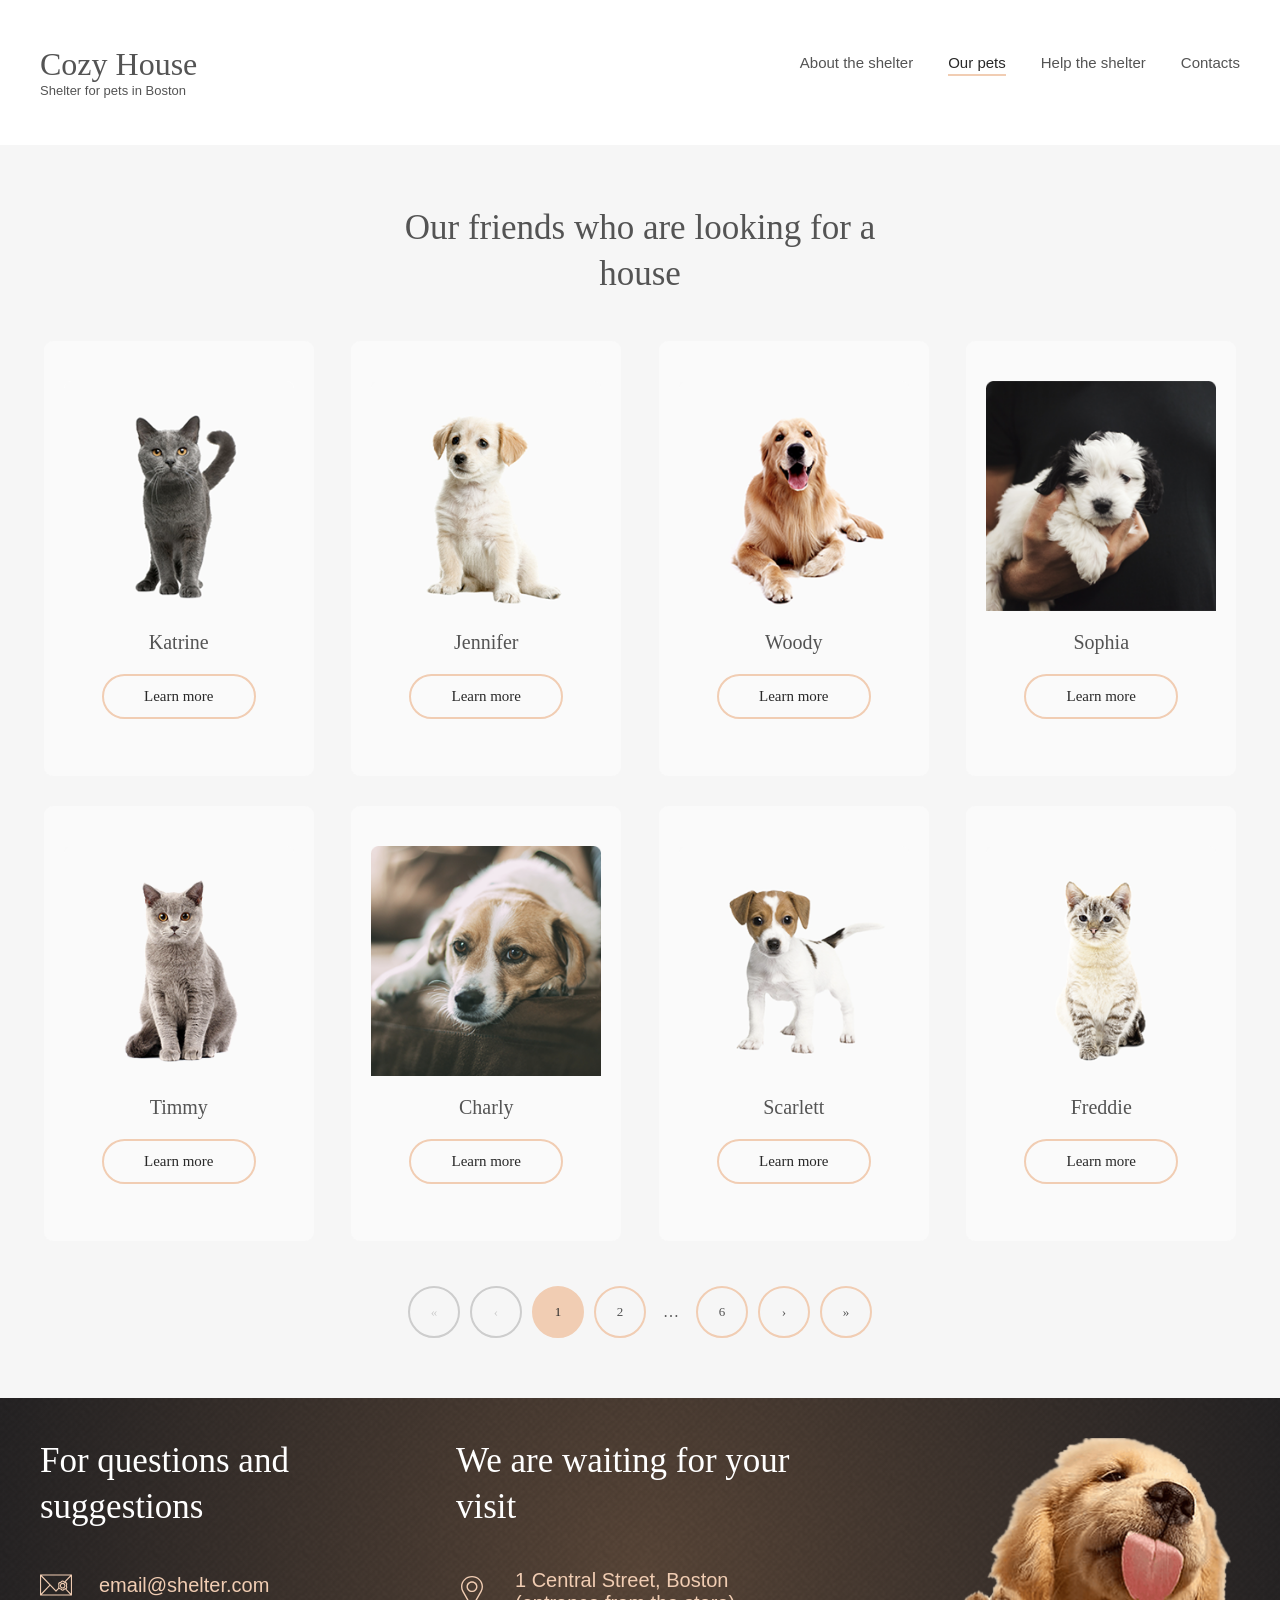
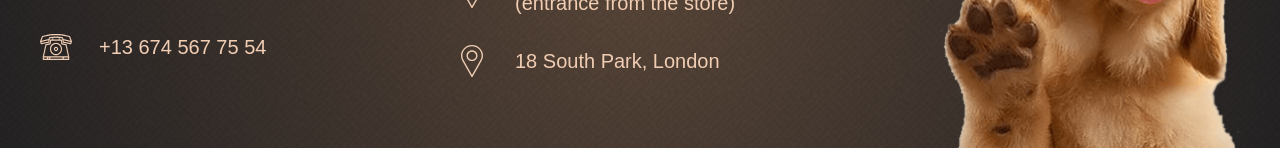
==== commit 2fd025e1: "feat: add burger menu, carousel, pagination and popup" ====
--- a/shelter/pets.html
+++ b/shelter/pets.html
@@ -36,71 +36,8 @@
         <section class="pets-friends" id="our-friends">
             <div class="pets-friends-inner">
                 <h2>Our friends who are looking for a house</h2>
-                <div class="pets-grid">
-                    <div class="card">
-                        <div class="card-img-wrapper">
-                            <img src="assets/pets-katrine.png" alt="Katrine">
-                        </div>
-                        <p class="card-name">Katrine</p>
-                        <a href="#" class="btn-outline">Learn more</a>
-                    </div>
-                    <div class="card">
-                        <div class="card-img-wrapper">
-                            <img src="assets/pets-jennifer.png" alt="Jennifer">
-                        </div>
-                        <p class="card-name">Jennifer</p>
-                        <a href="#" class="btn-outline">Learn more</a>
-                    </div>
-                    <div class="card">
-                        <div class="card-img-wrapper">
-                            <img src="assets/pets-woody.png" alt="Woody">
-                        </div>
-                        <p class="card-name">Woody</p>
-                        <a href="#" class="btn-outline">Learn more</a>
-                    </div>
-                    <div class="card">
-                        <div class="card-img-wrapper">
-                            <img src="assets/pets-sophia.png" alt="Sophia">
-                        </div>
-                        <p class="card-name">Sophia</p>
-                        <a href="#" class="btn-outline">Learn more</a>
-                    </div>
-                    <div class="card">
-                        <div class="card-img-wrapper">
-                            <img src="assets/pets-timmy.png" alt="Timmy">
-                        </div>
-                        <p class="card-name">Timmy</p>
-                        <a href="#" class="btn-outline">Learn more</a>
-                    </div>
-                    <div class="card">
-                        <div class="card-img-wrapper">
-                            <img src="assets/pets-charly.png" alt="Charly">
-                        </div>
-                        <p class="card-name">Charly</p>
-                        <a href="#" class="btn-outline">Learn more</a>
-                    </div>
-                    <div class="card">
-                        <div class="card-img-wrapper">
-                            <img src="assets/pets-scarlet.png" alt="Scarlett">
-                        </div>
-                        <p class="card-name">Scarlett</p>
-                        <a href="#" class="btn-outline">Learn more</a>
-                    </div>
-                    <div class="card">
-                        <div class="card-img-wrapper">
-                            <img src="assets/pets-freddie.png" alt="Freddie">
-                        </div>
-                        <p class="card-name">Freddie</p>
-                        <a href="#" class="btn-outline">Learn more</a>
-                    </div>
-                </div>
-                <div class="pagination">
-                    <button class="pag-btn pag-btn--disabled">&lt;&lt;</button>
-                    <button class="pag-btn pag-btn--disabled">&lt;</button>
-                    <button class="pag-btn pag-btn--active">1</button>
-                    <button class="pag-btn">&gt;</button>
-                    <button class="pag-btn">&gt;&gt;</button>
-                </div>
+                <div class="pets-grid"></div>
+                <div class="pagination"></div>
             </div>
         </section>
 
--- a/shelter/css/styles.css
+++ b/shelter/css/styles.css
@@ -1137,4 +1137,275 @@
     .pagination {
         gap: 6px;
     }
+}
+
+body.no-scroll {
+  overflow: hidden;
+}
+
+.burger span {
+  transition: transform 0.3s ease, opacity 0.3s ease, background 0.3s;
+}
+.burger--open span:nth-child(1) {
+  transform: translateY(10px) rotate(45deg);
+}
+.burger--open span:nth-child(2) {
+  opacity: 0;
+  transform: scaleX(0);
+}
+.burger--open span:nth-child(3) {
+  transform: translateY(-10px) rotate(-45deg);
+}
+
+.mob-overlay {
+  position: fixed;
+  inset: 0;
+  background: rgba(0, 0, 0, 0.6);
+  z-index: 90;
+  opacity: 0;
+  pointer-events: none;
+  transition: opacity 0.3s ease;
+}
+.mob-overlay--open {
+  opacity: 1;
+  pointer-events: all;
+}
+
+.mob-nav {
+  position: fixed;
+  top: 0;
+  right: 0;
+  width: min(320px, 100vw);
+  height: 100%;
+  background: #292929;
+  z-index: 100;
+  display: flex;
+  flex-direction: column;
+  padding: 60px 40px 40px;
+  gap: 40px;
+  transform: translateX(100%);
+  transition: transform 0.35s ease;
+}
+.mob-nav--open {
+  transform: translateX(0);
+}
+.mob-nav ul {
+  list-style: none;
+  display: flex;
+  flex-direction: column;
+  gap: 30px;
+}
+.mob-nav ul li a {
+  color: #CDCDCD;
+  text-decoration: none;
+  font-family: Arial, sans-serif;
+  font-size: 20px;
+  transition: color 0.2s;
+}
+.mob-nav ul li a:hover {
+  color: #F1CDB3;
+}
+.mob-nav__close {
+  position: absolute;
+  top: 20px;
+  right: 20px;
+  width: 40px;
+  height: 40px;
+  background: transparent;
+  border: 2px solid #CDCDCD;
+  border-radius: 50%;
+  color: #CDCDCD;
+  font-size: 24px;
+  cursor: pointer;
+  display: flex;
+  align-items: center;
+  justify-content: center;
+  transition: border-color 0.2s, color 0.2s;
+  padding: 0;
+  line-height: 1;
+}
+.mob-nav__close::before,
+.mob-nav__close::after {
+  content: '';
+  position: absolute;
+  width: 18px;
+  height: 2px;
+  background: currentColor;
+  border-radius: 2px;
+}
+.mob-nav__close::before { transform: rotate(45deg); }
+.mob-nav__close::after  { transform: rotate(-45deg); }
+.mob-nav__close:hover {
+  border-color: #F1CDB3;
+  color: #F1CDB3;
+}
+
+.friends-slider-wrapper {
+}
+
+.pag-dots {
+  display: inline-flex;
+  align-items: center;
+  justify-content: center;
+  min-width: 30px;
+  height: 52px;
+  font-family: Georgia, serif;
+  font-size: 16px;
+  color: #545454;
+  user-select: none;
+}
+
+.popup-overlay {
+  display: none;
+  position: fixed;
+  inset: 0;
+  background: rgba(0, 0, 0, 0.6);
+  z-index: 200;
+  align-items: center;
+  justify-content: center;
+  padding: 20px;
+  overflow-y: auto;
+}
+.popup-overlay--open {
+  display: flex;
+}
+
+.popup {
+  position: relative;
+  background: #FAFAFA;
+  border-radius: 9px;
+  padding: 50px;
+  max-width: 900px;
+  width: 100%;
+  animation: popupIn 0.3s ease;
+  margin: auto;
+}
+@keyframes popupIn {
+  from { transform: scale(0.92); opacity: 0; }
+  to   { transform: scale(1);    opacity: 1; }
+}
+.popup__close {
+  position: absolute;
+  top: 20px;
+  right: 20px;
+  width: 44px;
+  height: 44px;
+  border-radius: 50%;
+  border: 2px solid #F1CDB3;
+  background: transparent;
+  color: #292929;
+  font-size: 26px;
+  cursor: pointer;
+  display: flex;
+  align-items: center;
+  justify-content: center;
+  line-height: 1;
+  transition: background 0.2s;
+  padding: 0;
+}
+.popup__close:hover {
+  background: #F1CDB3;
+}
+.popup__inner {
+  display: flex;
+  gap: 40px;
+  align-items: flex-start;
+}
+.popup__img-wrap {
+  flex-shrink: 0;
+  width: 260px;
+  height: 340px;
+  border-radius: 9px;
+  overflow: hidden;
+  background: #f0ece8;
+  display: flex;
+  align-items: flex-end;
+  justify-content: center;
+}
+.popup__img {
+  width: 100%;
+  height: 100%;
+  object-fit: contain;
+  object-position: bottom center;
+}
+.popup__info {
+  flex: 1;
+  display: flex;
+  flex-direction: column;
+  gap: 15px;
+}
+.popup__name {
+  font-family: Georgia, serif;
+  font-size: 35px;
+  color: #545454;
+  font-weight: normal;
+  line-height: 1.3;
+}
+.popup__breed {
+  font-family: Georgia, serif;
+  font-size: 20px;
+  color: #545454;
+  font-style: italic;
+}
+.popup__desc {
+  font-family: Arial, sans-serif;
+  font-size: 15px;
+  line-height: 1.6;
+  color: #545454;
+}
+.popup__list {
+  list-style: none;
+  display: flex;
+  flex-direction: column;
+  gap: 10px;
+}
+.popup__list li {
+  font-family: Arial, sans-serif;
+  font-size: 15px;
+  line-height: 1.5;
+  color: #545454;
+}
+.popup__label {
+  font-weight: 700;
+}
+
+/* ── Popup responsive ────────────────────────────────────── */
+@media (max-width: 768px) {
+  .popup {
+    padding: 50px 30px 40px;
+  }
+  .popup__inner {
+    flex-direction: column;
+    align-items: center;
+  }
+  .popup__img-wrap {
+    width: 100%;
+    max-width: 260px;
+    height: 260px;
+  }
+  .popup__name {
+    font-size: 28px;
+    text-align: center;
+  }
+  .popup__breed {
+    font-size: 16px;
+    text-align: center;
+  }
+}
+
+@media (max-width: 480px) {
+  .popup {
+    padding: 50px 20px 30px;
+  }
+  .popup__img-wrap {
+    max-width: 200px;
+    height: 200px;
+  }
+  .popup__name {
+    font-size: 22px;
+  }
+  .pag-dots {
+    min-width: 20px;
+    height: 44px;
+  }
 }
